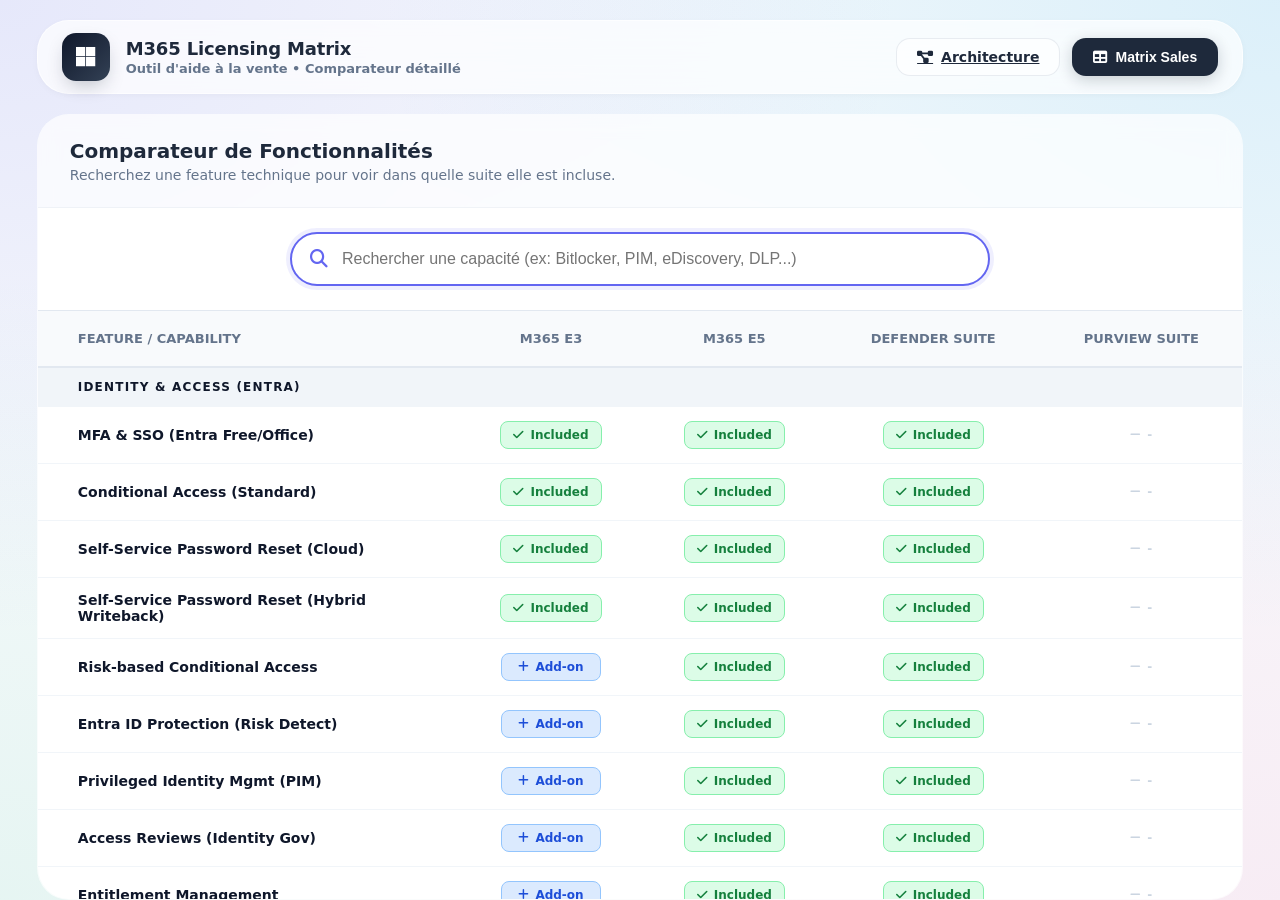
==== matrix.html @ d59dfbb7 "Add files via upload" ====
<!DOCTYPE html>
<html lang="fr">
<head>
  <meta charset="UTF-8"/>
  <meta name="viewport" content="width=device-width, initial-scale=1.0"/>
  <title>M365 Licensing — Matrix Sales</title>
  
  <link rel="stylesheet" href="https://cdnjs.cloudflare.com/ajax/libs/font-awesome/6.4.0/css/all.min.css"/>
  
  <link rel="stylesheet" href="style.css"/>
</head>

<body>
  <div class="app">
    
    <div class="topbar">
      <div class="container">
        <div class="topbar-inner">
          <div class="brand">
            <div class="brand-logo"><i class="fa-brands fa-microsoft"></i></div>
            <div class="brand-text">
              <h1>M365 Licensing Matrix</h1>
              <p>Outil d'aide à la vente • Comparateur détaillé</p>
            </div>
          </div>
          
          <div class="nav-actions">
            <a href="architecture.html" class="btn"><i class="fa-solid fa-diagram-project"></i> Architecture</a>
            <button class="btn active"><i class="fa-solid fa-table"></i> Matrix Sales</button>
          </div>
        </div>
      </div>
    </div>

    <main class="container">
      <div class="view-panel">
        
        <div class="panel-header">
          <div class="panel-title">
            <h2>Comparateur de Fonctionnalités</h2>
            <p>Recherchez une feature technique pour voir dans quelle suite elle est incluse.</p>
          </div>
        </div>

        <div class="matrix-search-container">
          <div class="search-input-wrapper">
            <i class="fa-solid fa-magnifying-glass"></i>
            <input type="text" id="q" class="search-input" placeholder="Rechercher une capacité (ex: Bitlocker, PIM, eDiscovery, DLP...)" autofocus>
          </div>
        </div>

        <div class="matrix-table-container thin-scroll">
          <table>
            <thead>
              <tr>
                <th>Feature / Capability</th>
                <th>M365 E3</th>
                <th>M365 E5</th>
                <th>Defender Suite</th>
                <th>Purview Suite</th>
              </tr>
            </thead>
            <tbody id="mxTbody">
              </tbody>
          </table>
        </div>

      </div>
    </main>
  </div>

  <script>
    /* ============================================================
       DATA: SALES BIBLE (60+ items)
       Codes: 0=No/NA, 1=Included, 2=Addon, 3=Partial
    ============================================================ */
    const MATRIX_DATA = [
      {
        category: "Identity & Access (Entra)",
        items: [
          { name: "MFA & SSO (Entra Free/Office)", vals: [1,1,1,0] },
          { name: "Conditional Access (Standard)", vals: [1,1,1,0] },
          { name: "Self-Service Password Reset (Cloud)", vals: [1,1,1,0] },
          { name: "Self-Service Password Reset (Hybrid Writeback)", vals: [1,1,1,0] },
          { name: "Risk-based Conditional Access", vals: [2,1,1,0] },
          { name: "Entra ID Protection (Risk Detect)", vals: [2,1,1,0] },
          { name: "Privileged Identity Mgmt (PIM)", vals: [2,1,1,0] },
          { name: "Access Reviews (Identity Gov)", vals: [2,1,1,0] },
          { name: "Entitlement Management", vals: [2,1,1,0] },
          { name: "Entra Verified ID", vals: [0,1,1,0] },
          { name: "Entra Permissions Mgmt (CIEM)", vals: [2,2,2,0] } // Usually standalone/addon
        ]
      },
      {
        category: "Endpoint Management (Intune)",
        items: [
          { name: "MDM / MAM (Intune P1)", vals: [1,1,0,0] },
          { name: "Windows Autopilot", vals: [1,1,0,0] },
          { name: "Endpoint Analytics (Core)", vals: [1,1,0,0] },
          { name: "Endpoint Privilege Mgmt (EPM)", vals: [2,1,0,0] },
          { name: "Remote Help", vals: [2,1,0,0] },
          { name: "Cloud PKI", vals: [2,1,0,0] },
          { name: "Enterprise App Management", vals: [2,1,0,0] },
          { name: "Advanced Analytics (Suite)", vals: [2,1,0,0] },
          { name: "Firmware over-the-air (FOTA)", vals: [2,1,0,0] },
          { name: "Microsoft Tunnel for MAM", vals: [2,1,0,0] }
        ]
      },
      {
        category: "Threat Protection (XDR / Defender)",
        items: [
          { name: "Next-Gen Protection (AV)", vals: [1,1,1,0] },
          { name: "Attack Surface Reduction (ASR)", vals: [1,1,1,0] },
          { name: "Endpoint Detection & Response (EDR)", vals: [2,1,1,0] },
          { name: "Auto Investigation (AIR)", vals: [2,1,1,0] },
          { name: "Threat & Vuln Mgmt (Core)", vals: [1,1,1,0] },
          { name: "Threat & Vuln Mgmt (Premium/Block)", vals: [2,1,1,0] },
          { name: "Safe Attachments (Sandboxing)", vals: [2,1,1,0] },
          { name: "Safe Links (URL Rewrite)", vals: [2,1,1,0] },
          { name: "Anti-Phishing (Impersonation)", vals: [2,1,1,0] },
          { name: "Defender for Identity (MDI)", vals: [2,1,1,0] },
          { name: "Cloud App Security (Discovery)", vals: [1,1,1,0] },
          { name: "Cloud App Security (Full/Control)", vals: [2,1,1,0] },
          { name: "IoT/OT Security (Defender for IoT)", vals: [2,2,2,0] }
        ]
      },
      {
        category: "Information Protection (Purview)",
        items: [
          { name: "Manual Sensitivity Labels", vals: [1,1,0,1] },
          { name: "Basic Message Encryption (OME)", vals: [1,1,0,1] },
          { name: "Advanced Message Encryption", vals: [2,1,0,1] },
          { name: "Auto-labeling (Client-side)", vals: [2,1,0,1] },
          { name: "Auto-labeling (Service-side)", vals: [2,1,0,1] },
          { name: "DLP (Exchange/SharePoint/OneDrive)", vals: [1,1,0,1] },
          { name: "DLP (Teams Chat & Channel)", vals: [2,1,0,1] },
          { name: "DLP (Endpoint)", vals: [2,1,0,1] },
          { name: "Double Key Encryption (DKE)", vals: [2,1,0,1] },
          { name: "Customer Key (BYOK)", vals: [2,1,0,1] }
        ]
      },
      {
        category: "Compliance & Governance (Purview)",
        items: [
          { name: "eDiscovery (Standard)", vals: [1,1,0,1] },
          { name: "eDiscovery (Premium)", vals: [2,1,0,1] },
          { name: "Audit (Standard)", vals: [1,1,0,1] },
          { name: "Audit (Premium)", vals: [2,1,0,1] },
          { name: "Insider Risk Management", vals: [2,1,0,1] },
          { name: "Communication Compliance", vals: [2,1,0,1] },
          { name: "Information Barriers", vals: [2,1,0,1] },
          { name: "Records Management", vals: [2,1,0,1] },
          { name: "Customer Lockbox", vals: [2,1,0,1] }
        ]
      },
      {
        category: "Windows & Office System",
        items: [
          { name: "Windows 11 Enterprise E3", vals: [1,1,0,0] },
          { name: "Windows Autopatch", vals: [1,1,0,0] },
          { name: "Universal Print", vals: [1,1,0,0] },
          { name: "Credential Guard", vals: [1,1,0,0] },
          { name: "M365 Apps for Enterprise", vals: [1,1,0,0] },
          { name: "M365 Apps for Mobile", vals: [1,1,0,0] },
          { name: "Power Automate (Seed rights)", vals: [1,1,0,0] },
          { name: "M365 Copilot", vals: [2,2,0,0] } // Addon always
        ]
      }
    ];

    /* ============================================================
       LOGIC: RENDER & SEARCH
    ============================================================ */
    const tbody = document.getElementById("mxTbody");
    const qInput = document.getElementById("q");

    function renderMatrix() {
      const query = qInput.value.toLowerCase().trim();
      let html = "";

      MATRIX_DATA.forEach(group => {
        // Filtre les items selon la recherche
        const matchingItems = group.items.filter(item => item.name.toLowerCase().includes(query));
        
        // Affiche la catégorie seulement si elle contient des résultats
        if(matchingItems.length > 0) {
          // Header de catégorie
          html += `<tr class="tr-category"><td colspan="5">${group.category}</td></tr>`;
          
          // Lignes
          matchingItems.forEach(item => {
            html += `<tr>
              <td>${item.name}</td>
              ${item.vals.map(code => {
                let cls="na", ico="fa-minus", txt="-";
                
                if(code===1){ cls="included"; ico="fa-check"; txt="Included"; }
                if(code===2){ cls="addon"; ico="fa-plus"; txt="Add-on"; }
                // Pas de code 3 (Partial) dans ce dataset précis, mais gérable si besoin
                
                return `<td><span class="badge ${cls}"><i class="fa-solid ${ico}"></i> ${txt}</span></td>`;
              }).join('')}
            </tr>`;
          });
        }
      });

      if(html === "") {
        html = `<tr><td colspan="5" style="text-align:center;padding:40px;color:#94a3b8;font-style:italic;">Aucun résultat pour "${query}"</td></tr>`;
      }
      
      tbody.innerHTML = html;
    }

    // Écouteur d'événement pour la recherche
    qInput.addEventListener("input", renderMatrix);

    // Initialisation
    document.addEventListener("DOMContentLoaded", () => {
      renderMatrix();
    });

  </script>
</body>
</html>
---- style.css ----
/* ============================================================
   1. VARIABLES & RESET (The "Soft & Powerful" Foundation)
============================================================ */
:root {
  /* --- PALETTE DOUCE & HARMONIEUSE --- */
  --color-bg: #f8fafc;
  --color-text-main: #1e293b;   /* Slate 800 - Plus doux que le noir pur */
  --color-text-muted: #64748b;  /* Slate 500 */
  --color-text-light: #94a3b8;  /* Slate 400 */

  /* Accents (Pastels saturés pour la dopamine) */
  --accent-indigo: #6366f1;
  --accent-sky: #0ea5e9;
  --accent-mint: #10b981;
  --accent-amber: #f59e0b;
  --accent-rose: #ec4899;
  --accent-purple: #8b5cf6;

  /* Surfaces (Glassmorphism) */
  --glass-surface: rgba(255, 255, 255, 0.70);
  --glass-border: rgba(255, 255, 255, 0.65);
  --glass-blur: 24px;
  
  /* --- GEOMETRIE & ESPACE --- */
  --radius-sm: 12px;
  --radius-md: 20px;
  --radius-lg: 32px;
  
  --container-width: 1700px; /* Largeur confortable */

  /* --- OMBRES (Diffused & Soft) --- */
  --shadow-sm: 0 2px 8px -2px rgba(15, 23, 42, 0.05);
  --shadow-card: 0 10px 30px -10px rgba(15, 23, 42, 0.08);
  --shadow-float: 0 25px 50px -12px rgba(99, 102, 241, 0.25); /* Glow effect */
  
  /* --- ANIMATIONS --- */
  --ease-bounce: cubic-bezier(0.34, 1.56, 0.64, 1); /* Effet "ressort" subtil */
  --ease-smooth: cubic-bezier(0.4, 0, 0.2, 1);
}

* { box-sizing: border-box; }

body {
  margin: 0;
  padding: 0;
  font-family: 'Segoe UI', system-ui, -apple-system, sans-serif;
  color: var(--color-text-main);
  background-color: var(--color-bg);
  /* Fond "Aurora" animé et doux */
  background-image: 
    radial-gradient(at 0% 0%, rgba(99, 102, 241, 0.12) 0px, transparent 50%),
    radial-gradient(at 100% 0%, rgba(14, 165, 233, 0.12) 0px, transparent 50%),
    radial-gradient(at 100% 100%, rgba(236, 72, 153, 0.08) 0px, transparent 50%),
    radial-gradient(at 0% 100%, rgba(16, 185, 129, 0.08) 0px, transparent 50%);
  background-attachment: fixed;
  min-height: 100vh;
  overflow: hidden; /* L'app gère son scroll interne */
}

/* Scrollbar invisible mais fonctionnelle (Mac style) */
.thin-scroll::-webkit-scrollbar { width: 8px; height: 8px; }
.thin-scroll::-webkit-scrollbar-track { background: transparent; }
.thin-scroll::-webkit-scrollbar-thumb { 
  background-color: rgba(203, 213, 225, 0.6); 
  border-radius: 99px; 
  border: 2px solid transparent; 
  background-clip: content-box; 
}
.thin-scroll::-webkit-scrollbar-thumb:hover { background-color: rgba(148, 163, 184, 0.8); }

/* ============================================================
   2. LAYOUT & TOPBAR
============================================================ */
.app {
  height: 100vh;
  display: flex;
  flex-direction: column;
}

.container {
  width: min(var(--container-width), 98%);
  margin: 0 auto;
  padding: 0 24px;
}

.topbar {
  position: sticky;
  top: 0;
  z-index: 100;
  padding: 20px 0;
}

.topbar-inner {
  display: flex;
  align-items: center;
  justify-content: space-between;
  padding: 12px 24px;
  border-radius: var(--radius-lg);
  
  /* Glass Effect */
  background: var(--glass-surface);
  backdrop-filter: blur(var(--glass-blur));
  -webkit-backdrop-filter: blur(var(--glass-blur));
  border: 1px solid var(--glass-border);
  box-shadow: var(--shadow-sm);
}

.brand {
  display: flex;
  align-items: center;
  gap: 16px;
}

.brand-logo {
  width: 48px;
  height: 48px;
  background: linear-gradient(135deg, #0f172a 0%, #334155 100%);
  color: white;
  border-radius: 14px;
  display: flex;
  align-items: center;
  justify-content: center;
  font-size: 22px;
  box-shadow: 0 8px 20px -6px rgba(15, 23, 42, 0.3);
}

.brand-text h1 {
  margin: 0;
  font-size: 18px;
  font-weight: 800;
  letter-spacing: -0.01em;
  color: var(--color-text-main);
}

.brand-text p {
  margin: 2px 0 0;
  font-size: 13px;
  color: var(--color-text-muted);
  font-weight: 600;
}

/* Boutons Navigation */
.nav-actions { display: flex; gap: 12px; }

.btn {
  border: 1px solid rgba(148, 163, 184, 0.2);
  background: rgba(255, 255, 255, 0.6);
  color: var(--color-text-main);
  padding: 10px 20px;
  border-radius: 14px;
  font-size: 14px;
  font-weight: 700;
  cursor: pointer;
  transition: all 0.3s var(--ease-bounce);
  display: inline-flex;
  align-items: center;
  gap: 8px;
}

.btn:hover {
  background: white;
  transform: translateY(-2px);
  box-shadow: 0 4px 12px rgba(0,0,0,0.05);
}

.btn.active {
  background: var(--color-text-main);
  color: white;
  border-color: transparent;
  box-shadow: 0 4px 15px rgba(15, 23, 42, 0.2);
}

.btn.accent {
  background: linear-gradient(135deg, #6366f1 0%, #8b5cf6 100%);
  color: white;
  border: none;
}
.btn.accent:hover {
  box-shadow: 0 8px 20px -4px rgba(99, 102, 241, 0.4);
}

/* ============================================================
   3. MAIN CONTENT & ARCHITECTURE
============================================================ */
main {
  flex: 1;
  overflow: hidden;
  padding-bottom: 30px;
}

/* Container principal avec effet verre */
.view-panel {
  height: 100%;
  border-radius: var(--radius-lg);
  background: rgba(255, 255, 255, 0.4); /* Très transparent */
  border: 1px solid rgba(255, 255, 255, 0.5);
  backdrop-filter: blur(10px);
  display: flex;
  flex-direction: column;
  overflow: hidden;
  animation: fadeScale 0.5s var(--ease-smooth);
}

@keyframes fadeScale {
  from { opacity: 0; transform: scale(0.98); }
  to { opacity: 1; transform: scale(1); }
}

.panel-header {
  padding: 24px 32px;
  border-bottom: 1px solid rgba(148, 163, 184, 0.1);
  display: flex;
  justify-content: space-between;
  align-items: center;
  background: rgba(255, 255, 255, 0.5);
}

.panel-title h2 { margin: 0; font-size: 20px; font-weight: 800; color: var(--color-text-main); }
.panel-title p { margin: 4px 0 0; font-size: 14px; color: var(--color-text-muted); }

/* --- ARCHITECTURE GRID --- */
.arch-board {
  flex: 1;
  overflow: auto;
  position: relative;
  padding: 40px;
  display: flex;
  justify-content: center;
}

.arch-layout {
  position: relative;
  width: 100%;
  max-width: 1600px;
  display: flex;
  flex-direction: column;
  gap: 80px; /* Espace vertical entre colonnes et socle */
}

.arch-grid {
  display: grid;
  grid-template-columns: repeat(4, 1fr);
  gap: 40px;
  align-items: center; /* Centrage vertical */
  position: relative;
  z-index: 2; /* Au dessus des flèches */
}

/* Colonnes & Titres */
.col-header {
  text-align: center;
  margin-bottom: 24px;
  font-size: 12px;
  font-weight: 800;
  text-transform: uppercase;
  letter-spacing: 0.15em;
  color: var(--color-text-muted);
  display: flex;
  align-items: center;
  justify-content: center;
  gap: 8px;
}
.dot { width: 8px; height: 8px; border-radius: 50%; display: block; }

/* Groupes (Stack) */
.stack {
  display: flex;
  flex-direction: column;
  gap: 24px;
}

/* --- CARDS (Le cœur du design) --- */
.card {
  position: relative;
  background: rgba(255, 255, 255, 0.85);
  border: 1px solid white;
  border-radius: var(--radius-md);
  padding: 24px;
  box-shadow: var(--shadow-card);
  transition: all 0.3s var(--ease-bounce);
  cursor: pointer;
  z-index: 10;
  overflow: hidden;
}

.card:hover {
  transform: translateY(-6px) scale(1.02);
  background: white;
  box-shadow: var(--shadow-float);
  border-color: rgba(99, 102, 241, 0.3);
  z-index: 20;
}

/* Contenu Card */
.card-header {
  display: flex;
  align-items: flex-start;
  gap: 16px;
  margin-bottom: 12px;
}

.card-icon {
  width: 52px;
  height: 52px;
  border-radius: 16px;
  display: flex;
  align-items: center;
  justify-content: center;
  font-size: 24px;
  color: white;
  flex-shrink: 0;
  box-shadow: 0 10px 20px -5px rgba(0,0,0,0.15);
}

.card-titles h3 {
  margin: 0;
  font-size: 17px;
  font-weight: 800;
  color: var(--color-text-main);
  line-height: 1.2;
}

.card-titles span {
  display: block;
  margin-top: 4px;
  font-size: 13px;
  font-weight: 600;
  color: var(--color-text-muted);
}

.card-body {
  font-size: 13.5px;
  color: #475569;
  line-height: 1.5;
  margin-bottom: 16px;
}
.card-body strong { color: var(--color-text-main); font-weight: 700; }

/* Pills / Badges */
.pills { display: flex; flex-wrap: wrap; gap: 8px; }
.pill {
  font-size: 11px;
  font-weight: 700;
  padding: 4px 10px;
  border-radius: 20px;
  background: #f1f5f9;
  color: #64748b;
  border: 1px solid #e2e8f0;
}

/* --- SPECIFIC CARD STYLES --- */

/* M365 E5 HERO CARD (Correction Contraste) */
.card-hero {
  /* Fond "Cosmique" profond */
  background: radial-gradient(120% 120% at 0% 0%, #312e81 0%, #0f172a 100%);
  border: 1px solid rgba(255, 255, 255, 0.1);
  color: white; /* Force le texte blanc par défaut */
}

.card-hero .card-titles h3,
.card-hero .card-titles span,
.card-hero .card-body {
  color: rgba(255, 255, 255, 0.95) !important;
}

.card-hero .card-body strong {
  color: #fff !important;
  text-decoration: underline decoration-sky-400;
}

.card-hero .pill {
  background: rgba(255, 255, 255, 0.15);
  color: white;
  border-color: rgba(255, 255, 255, 0.2);
}

.card-hero:hover {
  /* Au survol, on garde le thème sombre mais on l'illumine */
  background: radial-gradient(120% 120% at 0% 0%, #4338ca 0%, #1e1b4b 100%);
  box-shadow: 0 30px 60px -15px rgba(67, 56, 202, 0.6); /* Glow violet puissant */
  transform: translateY(-6px) scale(1.03);
}

/* Socle Azure (Bas de page) */
.footer-socle {
  margin-top: 20px;
  width: 100%;
  display: flex;
  justify-content: center;
  z-index: 2;
}
.card-socle {
  width: 100%;
  background: linear-gradient(to right, #ffffff, #f8fafc);
  display: flex;
  align-items: center;
  gap: 32px;
  border-top: 4px solid var(--accent-sky);
}
.card-socle .card-body { margin-bottom: 0; flex: 1; font-size: 15px; }

/* Foundation Group (Cadre ME3) */
.foundation-group {
  position: relative;
  border: 2px dashed rgba(14, 165, 233, 0.25);
  border-radius: 24px;
  padding: 24px;
  background: rgba(14, 165, 233, 0.02);
}
.foundation-label {
  position: absolute;
  top: -12px;
  left: 24px;
  background: #e0f2fe;
  color: #0284c7;
  padding: 4px 12px;
  border-radius: 12px;
  font-size: 11px;
  font-weight: 800;
  text-transform: uppercase;
}

/* Couleurs des Icones (Gradients) */
.icon-blue   { background: linear-gradient(135deg, #38bdf8, #2563eb); }
.icon-orange { background: linear-gradient(135deg, #fbbf24, #ea580c); }
.icon-red    { background: linear-gradient(135deg, #f87171, #dc2626); }
.icon-dark   { background: linear-gradient(135deg, #1e293b, #4338ca); border: 1px solid rgba(255,255,255,0.2); }
.icon-azure  { background: linear-gradient(135deg, #0ea5e9, #6366f1); }

/* SVG Arrows */
.flow-svg {
  position: absolute;
  top: 0; left: 0; width: 100%; height: 100%;
  pointer-events: none;
  z-index: 1;
}
.flow-line {
  fill: none;
  stroke: #cbd5e1;
  stroke-width: 2px;
  stroke-dasharray: 8 6;
  animation: flowAnim 60s linear infinite;
}
@keyframes flowAnim { to { stroke-dashoffset: -1000; } }

/* ============================================================
   4. MATRIX TABLE (Sales Tool)
============================================================ */
.matrix-search-container {
  background: white;
  padding: 24px;
  border-bottom: 1px solid #e2e8f0;
  display: flex;
  justify-content: center;
}

.search-input-wrapper {
  position: relative;
  width: 100%;
  max-width: 700px;
}
.search-input-wrapper i {
  position: absolute;
  left: 20px;
  top: 50%;
  transform: translateY(-50%);
  color: var(--accent-indigo);
  font-size: 18px;
}
.search-input {
  width: 100%;
  padding: 16px 20px 16px 50px;
  border-radius: 50px;
  border: 2px solid #e2e8f0;
  font-size: 16px;
  background: #f8fafc;
  transition: all 0.2s;
  outline: none;
}
.search-input:focus {
  border-color: var(--accent-indigo);
  background: white;
  box-shadow: 0 0 0 4px rgba(99, 102, 241, 0.1);
}

.matrix-table-container {
  padding: 0;
  overflow: auto;
}

table {
  width: 100%;
  border-collapse: collapse;
}

thead th {
  position: sticky;
  top: 0;
  background: #f8fafc;
  padding: 20px;
  text-align: center;
  font-size: 13px;
  font-weight: 800;
  text-transform: uppercase;
  color: #64748b;
  border-bottom: 2px solid #e2e8f0;
  z-index: 10;
}
thead th:first-child { text-align: left; padding-left: 40px; width: 35%; }

/* Category Row */
.tr-category td {
  background: #f1f5f9;
  color: #334155;
  font-weight: 800;
  font-size: 12px;
  text-transform: uppercase;
  letter-spacing: 0.1em;
  padding: 12px 40px;
  border-top: 1px solid #cbd5e1;
}

tbody tr:not(.tr-category) {
  background: white;
  transition: background 0.1s;
}
tbody tr:not(.tr-category):hover { background: #f8fafc; }

tbody td {
  padding: 14px 20px;
  border-bottom: 1px solid #f1f5f9;
  text-align: center;
  font-size: 14px;
  color: #334155;
}
tbody td:first-child {
  text-align: left;
  padding-left: 40px;
  font-weight: 600;
  color: #0f172a;
}

/* Badges Matrix */
.badge {
  display: inline-flex;
  align-items: center;
  justify-content: center;
  gap: 6px;
  padding: 6px 12px;
  border-radius: 8px;
  font-size: 12px;
  font-weight: 700;
  min-width: 100px;
}
.badge.included { background: #dcfce7; color: #15803d; border: 1px solid #86efac; }
.badge.partial { background: #ffedd5; color: #c2410c; border: 1px solid #fdba74; }
.badge.addon { background: #dbeafe; color: #1d4ed8; border: 1px solid #93c5fd; }
.badge.na { color: #cbd5e1; }

/* ============================================================
   5. MODAL (Pop-up Detail)
============================================================ */
.modal-overlay {
  position: fixed;
  inset: 0;
  background: rgba(15, 23, 42, 0.6);
  backdrop-filter: blur(8px);
  z-index: 999;
  display: none;
  align-items: center;
  justify-content: center;
  opacity: 0;
  transition: opacity 0.3s;
}
.modal-overlay.active { display: flex; opacity: 1; }

.modal-content {
  background: white;
  width: min(1000px, 95%);
  max-height: 90vh;
  border-radius: var(--radius-lg);
  box-shadow: 0 50px 100px -20px rgba(0,0,0,0.5);
  display: flex;
  flex-direction: column;
  transform: scale(0.95);
  transition: transform 0.3s var(--ease-bounce);
}
.modal-overlay.active .modal-content { transform: scale(1); }

.modal-header {
  padding: 24px 32px;
  border-bottom: 1px solid #e2e8f0;
  display: flex;
  justify-content: space-between;
  align-items: center;
  background: #fcfcfc;
  border-radius: var(--radius-lg) var(--radius-lg) 0 0;
}
.modal-title-group { display: flex; gap: 16px; align-items: center; }
.modal-icon { width: 56px; height: 56px; border-radius: 16px; background: #0f172a; color: white; display: flex; align-items: center; justify-content: center; font-size: 26px; }
.modal-text h2 { margin: 0; font-size: 22px; font-weight: 800; color: #0f172a; }
.modal-text span { color: #64748b; font-weight: 600; }

.btn-close {
  background: transparent;
  border: 1px solid #e2e8f0;
  width: 40px; height: 40px;
  border-radius: 12px;
  cursor: pointer;
  color: #64748b;
  display: flex; align-items: center; justify-content: center;
  transition: all 0.2s;
}
.btn-close:hover { background: #fee2e2; border-color: #fca5a5; color: #ef4444; transform: rotate(90deg); }

.modal-scroll {
  padding: 32px;
  overflow-y: auto;
  background: #f8fafc;
  flex: 1;
}

.detail-grid {
  display: grid;
  grid-template-columns: 2fr 1fr;
  gap: 32px;
}

.detail-box {
  background: white;
  border: 1px solid #e2e8f0;
  border-radius: 16px;
  padding: 24px;
  margin-bottom: 24px;
  box-shadow: 0 4px 6px -2px rgba(0,0,0,0.02);
}

.kicker {
  font-size: 11px;
  font-weight: 800;
  text-transform: uppercase;
  letter-spacing: 0.1em;
  color: var(--accent-indigo);
  margin-bottom: 16px;
  display: flex;
  align-items: center;
  gap: 8px;
}
.kicker::after { content:""; height:1px; background: #f1f5f9; flex: 1; }

.clean-list { list-style: none; padding: 0; margin: 0; display: flex; flex-direction: column; gap: 10px; }
.clean-list li { display: flex; gap: 12px; font-size: 14px; line-height: 1.5; color: #334155; }
.clean-list i { margin-top: 4px; color: var(--accent-indigo); }

/* Responsive adjustments */
@media (max-width: 1200px) {
  .arch-grid { grid-template-columns: repeat(2, 1fr); }
  .detail-grid { grid-template-columns: 1fr; }
}
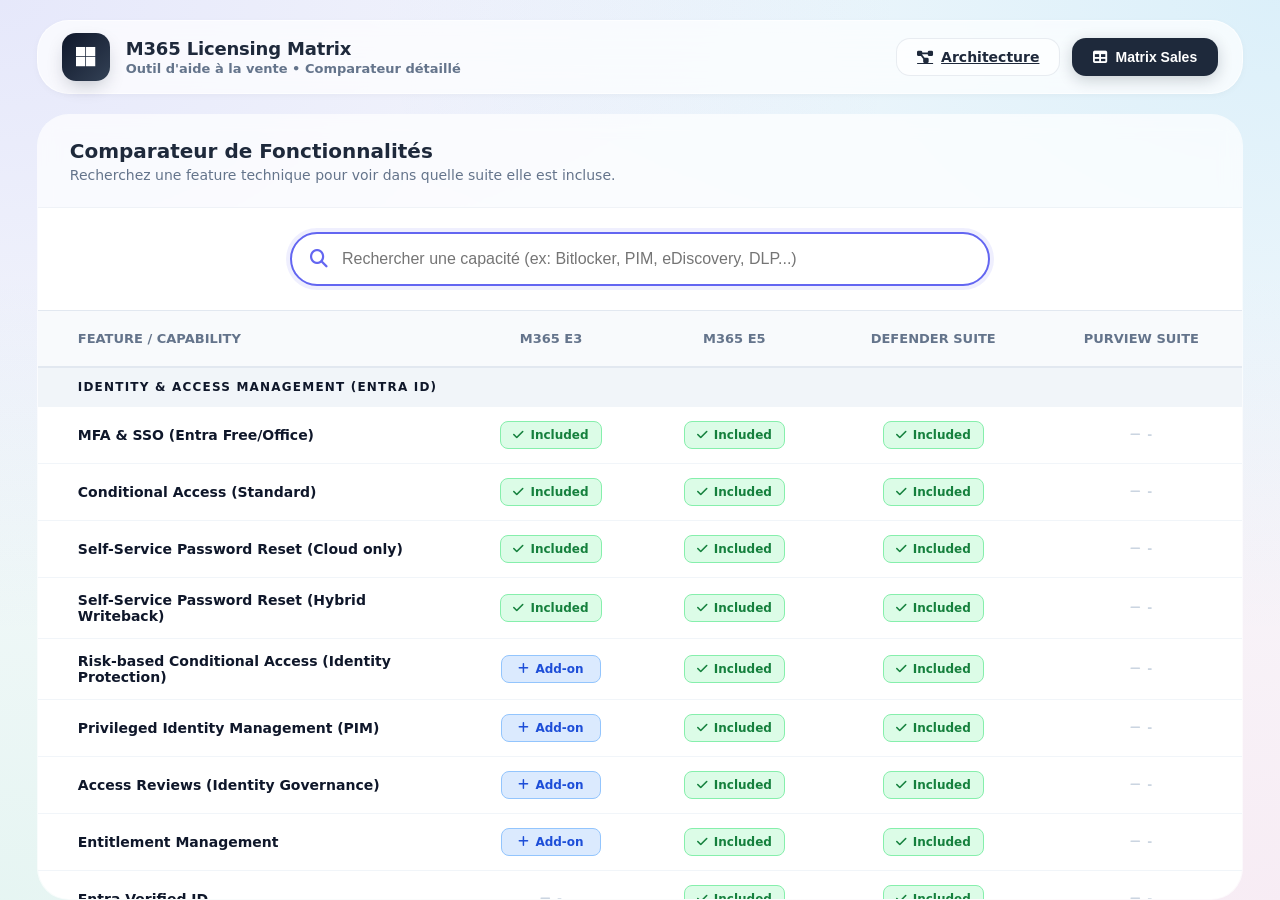
==== commit 8691776c: "Update matrix.html" ====
--- a/matrix.html
+++ b/matrix.html
@@ -61,7 +61,8 @@
               </tr>
             </thead>
             <tbody id="mxTbody">
-              </tbody>
+              <tr><td colspan="5" style="text-align:center; padding:30px;">Chargement des données...</td></tr>
+            </tbody>
           </table>
         </div>
 
@@ -71,132 +72,70 @@
 
   <script>
     /* ============================================================
-       DATA: SALES BIBLE (60+ items)
-       Codes: 0=No/NA, 1=Included, 2=Addon, 3=Partial
+       LOGIQUE : CHARGEMENT JSON & AFFICHAGE
     ============================================================ */
-    const MATRIX_DATA = [
-      {
-        category: "Identity & Access (Entra)",
-        items: [
-          { name: "MFA & SSO (Entra Free/Office)", vals: [1,1,1,0] },
-          { name: "Conditional Access (Standard)", vals: [1,1,1,0] },
-          { name: "Self-Service Password Reset (Cloud)", vals: [1,1,1,0] },
-          { name: "Self-Service Password Reset (Hybrid Writeback)", vals: [1,1,1,0] },
-          { name: "Risk-based Conditional Access", vals: [2,1,1,0] },
-          { name: "Entra ID Protection (Risk Detect)", vals: [2,1,1,0] },
-          { name: "Privileged Identity Mgmt (PIM)", vals: [2,1,1,0] },
-          { name: "Access Reviews (Identity Gov)", vals: [2,1,1,0] },
-          { name: "Entitlement Management", vals: [2,1,1,0] },
-          { name: "Entra Verified ID", vals: [0,1,1,0] },
-          { name: "Entra Permissions Mgmt (CIEM)", vals: [2,2,2,0] } // Usually standalone/addon
-        ]
-      },
-      {
-        category: "Endpoint Management (Intune)",
-        items: [
-          { name: "MDM / MAM (Intune P1)", vals: [1,1,0,0] },
-          { name: "Windows Autopilot", vals: [1,1,0,0] },
-          { name: "Endpoint Analytics (Core)", vals: [1,1,0,0] },
-          { name: "Endpoint Privilege Mgmt (EPM)", vals: [2,1,0,0] },
-          { name: "Remote Help", vals: [2,1,0,0] },
-          { name: "Cloud PKI", vals: [2,1,0,0] },
-          { name: "Enterprise App Management", vals: [2,1,0,0] },
-          { name: "Advanced Analytics (Suite)", vals: [2,1,0,0] },
-          { name: "Firmware over-the-air (FOTA)", vals: [2,1,0,0] },
-          { name: "Microsoft Tunnel for MAM", vals: [2,1,0,0] }
-        ]
-      },
-      {
-        category: "Threat Protection (XDR / Defender)",
-        items: [
-          { name: "Next-Gen Protection (AV)", vals: [1,1,1,0] },
-          { name: "Attack Surface Reduction (ASR)", vals: [1,1,1,0] },
-          { name: "Endpoint Detection & Response (EDR)", vals: [2,1,1,0] },
-          { name: "Auto Investigation (AIR)", vals: [2,1,1,0] },
-          { name: "Threat & Vuln Mgmt (Core)", vals: [1,1,1,0] },
-          { name: "Threat & Vuln Mgmt (Premium/Block)", vals: [2,1,1,0] },
-          { name: "Safe Attachments (Sandboxing)", vals: [2,1,1,0] },
-          { name: "Safe Links (URL Rewrite)", vals: [2,1,1,0] },
-          { name: "Anti-Phishing (Impersonation)", vals: [2,1,1,0] },
-          { name: "Defender for Identity (MDI)", vals: [2,1,1,0] },
-          { name: "Cloud App Security (Discovery)", vals: [1,1,1,0] },
-          { name: "Cloud App Security (Full/Control)", vals: [2,1,1,0] },
-          { name: "IoT/OT Security (Defender for IoT)", vals: [2,2,2,0] }
-        ]
-      },
-      {
-        category: "Information Protection (Purview)",
-        items: [
-          { name: "Manual Sensitivity Labels", vals: [1,1,0,1] },
-          { name: "Basic Message Encryption (OME)", vals: [1,1,0,1] },
-          { name: "Advanced Message Encryption", vals: [2,1,0,1] },
-          { name: "Auto-labeling (Client-side)", vals: [2,1,0,1] },
-          { name: "Auto-labeling (Service-side)", vals: [2,1,0,1] },
-          { name: "DLP (Exchange/SharePoint/OneDrive)", vals: [1,1,0,1] },
-          { name: "DLP (Teams Chat & Channel)", vals: [2,1,0,1] },
-          { name: "DLP (Endpoint)", vals: [2,1,0,1] },
-          { name: "Double Key Encryption (DKE)", vals: [2,1,0,1] },
-          { name: "Customer Key (BYOK)", vals: [2,1,0,1] }
-        ]
-      },
-      {
-        category: "Compliance & Governance (Purview)",
-        items: [
-          { name: "eDiscovery (Standard)", vals: [1,1,0,1] },
-          { name: "eDiscovery (Premium)", vals: [2,1,0,1] },
-          { name: "Audit (Standard)", vals: [1,1,0,1] },
-          { name: "Audit (Premium)", vals: [2,1,0,1] },
-          { name: "Insider Risk Management", vals: [2,1,0,1] },
-          { name: "Communication Compliance", vals: [2,1,0,1] },
-          { name: "Information Barriers", vals: [2,1,0,1] },
-          { name: "Records Management", vals: [2,1,0,1] },
-          { name: "Customer Lockbox", vals: [2,1,0,1] }
-        ]
-      },
-      {
-        category: "Windows & Office System",
-        items: [
-          { name: "Windows 11 Enterprise E3", vals: [1,1,0,0] },
-          { name: "Windows Autopatch", vals: [1,1,0,0] },
-          { name: "Universal Print", vals: [1,1,0,0] },
-          { name: "Credential Guard", vals: [1,1,0,0] },
-          { name: "M365 Apps for Enterprise", vals: [1,1,0,0] },
-          { name: "M365 Apps for Mobile", vals: [1,1,0,0] },
-          { name: "Power Automate (Seed rights)", vals: [1,1,0,0] },
-          { name: "M365 Copilot", vals: [2,2,0,0] } // Addon always
-        ]
-      }
-    ];
-
-    /* ============================================================
-       LOGIC: RENDER & SEARCH
-    ============================================================ */
+    
+    // Variables globales
+    let MATRIX_DATA = [];
     const tbody = document.getElementById("mxTbody");
     const qInput = document.getElementById("q");
 
+    // 1. Fonction de chargement du fichier JSON externe
+    async function loadData() {
+      try {
+        // Fetch cherche le fichier dans le même dossier
+        const response = await fetch('datamatrix.json'); 
+        
+        if (!response.ok) {
+          throw new Error(`HTTP error! status: ${response.status}`);
+        }
+        
+        const data = await response.json();
+        MATRIX_DATA = data.matrix; // On stocke la partie 'matrix' du JSON
+        renderMatrix(); // On lance l'affichage initial
+        
+      } catch (error) {
+        console.error("Erreur de chargement du JSON :", error);
+        tbody.innerHTML = `
+          <tr>
+            <td colspan="5" style="text-align:center; padding:40px; color:#ef4444;">
+              <i class="fa-solid fa-triangle-exclamation" style="font-size:24px; margin-bottom:10px;"></i><br>
+              <strong>Impossible de charger 'datamatrix.json'.</strong><br><br>
+              <em>Note technique : Si vous ouvrez ce fichier en local (file://), les navigateurs bloquent le chargement JSON par sécurité (CORS).</em><br>
+              Utilisez <strong>VS Code Live Server</strong> ou hébergez les fichiers sur GitHub Pages.
+            </td>
+          </tr>
+        `;
+      }
+    }
+
+    // 2. Fonction d'affichage (Rendering) avec filtre de recherche
     function renderMatrix() {
       const query = qInput.value.toLowerCase().trim();
       let html = "";
 
+      if(!MATRIX_DATA || MATRIX_DATA.length === 0) return;
+
       MATRIX_DATA.forEach(group => {
-        // Filtre les items selon la recherche
+        // On filtre les items de la catégorie selon la recherche
         const matchingItems = group.items.filter(item => item.name.toLowerCase().includes(query));
         
-        // Affiche la catégorie seulement si elle contient des résultats
+        // On affiche la catégorie seulement si elle contient des résultats
         if(matchingItems.length > 0) {
-          // Header de catégorie
+          // Ligne d'en-tête de catégorie
           html += `<tr class="tr-category"><td colspan="5">${group.category}</td></tr>`;
           
-          // Lignes
+          // Lignes de features
           matchingItems.forEach(item => {
             html += `<tr>
               <td>${item.name}</td>
               ${item.vals.map(code => {
                 let cls="na", ico="fa-minus", txt="-";
                 
+                // Mapping des codes JSON vers classes CSS
                 if(code===1){ cls="included"; ico="fa-check"; txt="Included"; }
                 if(code===2){ cls="addon"; ico="fa-plus"; txt="Add-on"; }
-                // Pas de code 3 (Partial) dans ce dataset précis, mais gérable si besoin
+                if(code===3){ cls="partial"; ico="fa-circle-half-stroke"; txt="Partial"; }
                 
                 return `<td><span class="badge ${cls}"><i class="fa-solid ${ico}"></i> ${txt}</span></td>`;
               }).join('')}
@@ -205,19 +144,20 @@
         }
       });
 
+      // Gestion du cas "Aucun résultat"
       if(html === "") {
-        html = `<tr><td colspan="5" style="text-align:center;padding:40px;color:#94a3b8;font-style:italic;">Aucun résultat pour "${query}"</td></tr>`;
+        html = `<tr><td colspan="5" style="text-align:center; padding:40px; color:#94a3b8; font-style:italic;">Aucun résultat trouvé pour "${query}"</td></tr>`;
       }
       
       tbody.innerHTML = html;
     }
 
-    // Écouteur d'événement pour la recherche
+    // 3. Écouteur d'événement sur la barre de recherche (temps réel)
     qInput.addEventListener("input", renderMatrix);
 
-    // Initialisation
+    // 4. Démarrage au chargement de la page
     document.addEventListener("DOMContentLoaded", () => {
-      renderMatrix();
+      loadData();
     });
 
   </script>
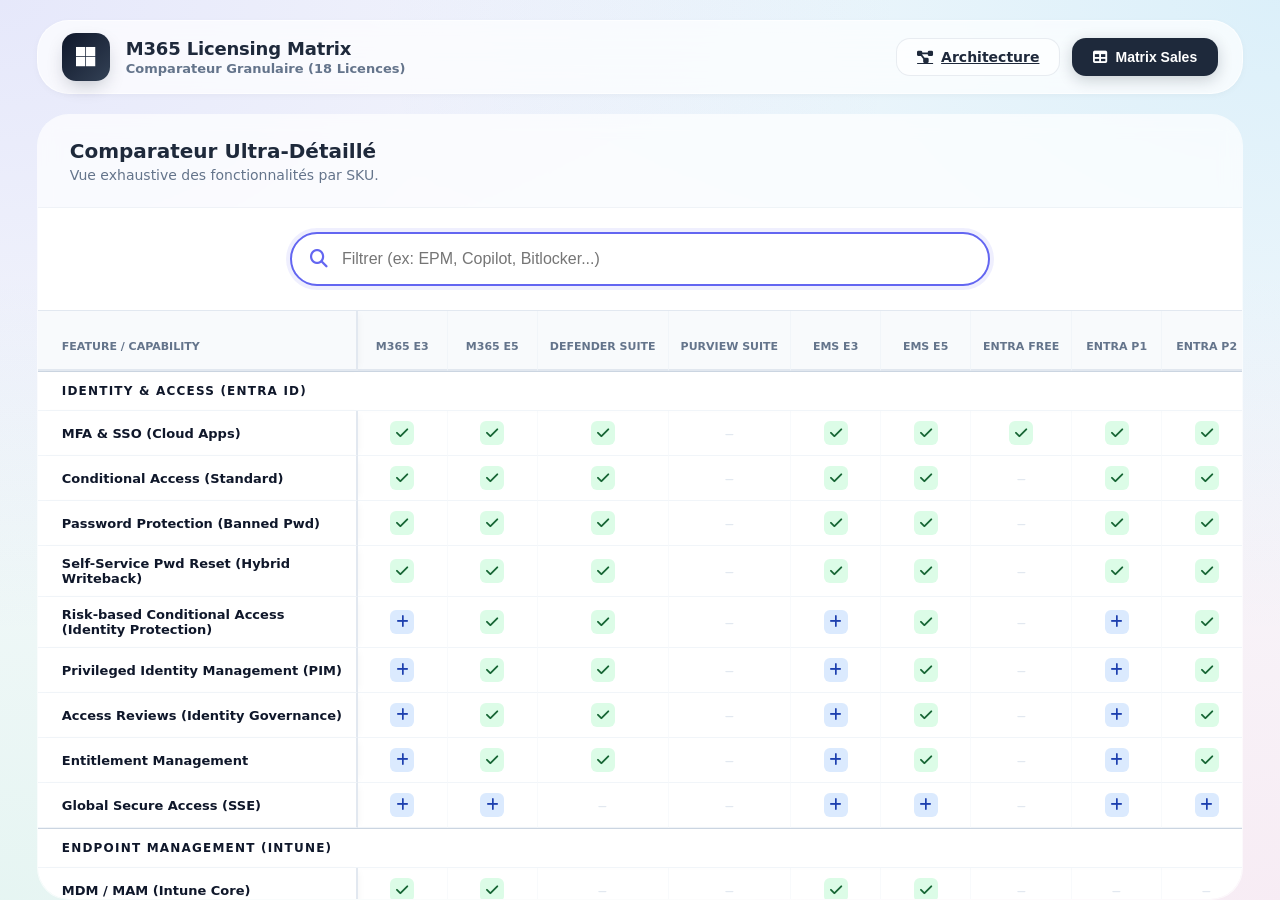
==== commit 0dd4584e: "Create matrix.html" ====
--- a/matrix.html
+++ b/matrix.html
@@ -3,11 +3,104 @@
 <head>
   <meta charset="UTF-8"/>
   <meta name="viewport" content="width=device-width, initial-scale=1.0"/>
-  <title>M365 Licensing — Matrix Sales</title>
+  <title>M365 Licensing — Ultimate Matrix</title>
   
   <link rel="stylesheet" href="https://cdnjs.cloudflare.com/ajax/libs/font-awesome/6.4.0/css/all.min.css"/>
   
   <link rel="stylesheet" href="style.css"/>
+
+  <style>
+    /* STYLES SPÉCIFIQUES POUR LA GRANDE MATRIX */
+    .matrix-table-container {
+      width: 100%;
+      overflow-x: auto; /* Scroll horizontal vital ici */
+      border-radius: 0 0 var(--radius-lg) var(--radius-lg);
+    }
+
+    table {
+      border-collapse: separate; /* Nécessaire pour le sticky */
+      border-spacing: 0;
+      width: max-content; /* Le tableau s'étend autant que nécessaire */
+      min-width: 100%;
+    }
+
+    /* En-têtes */
+    thead th {
+      background: #f8fafc;
+      padding: 16px 12px;
+      font-size: 11px;
+      font-weight: 800;
+      color: #64748b;
+      border-bottom: 2px solid #e2e8f0;
+      border-right: 1px solid #f1f5f9;
+      text-align: center;
+      vertical-align: bottom;
+      height: 60px;
+      min-width: 90px; /* Largeur min des colonnes */
+    }
+
+    /* Première colonne (Feature Name) figée */
+    thead th:first-child,
+    tbody td:first-child {
+      position: sticky;
+      left: 0;
+      background: white;
+      z-index: 30; /* Au-dessus des autres cellules */
+      width: 320px;
+      min-width: 320px;
+      max-width: 320px;
+      text-align: left;
+      padding-left: 24px;
+      border-right: 2px solid #e2e8f0;
+      box-shadow: 4px 0 8px -4px rgba(0,0,0,0.05);
+    }
+    
+    /* Header Feature figé en haut ET à gauche */
+    thead th:first-child {
+      z-index: 40; /* Au-dessus de tout */
+      background: #f8fafc;
+    }
+
+    /* Lignes de catégorie */
+    .tr-category td {
+      background: #f1f5f9;
+      color: var(--accent-indigo);
+      font-weight: 800;
+      text-transform: uppercase;
+      letter-spacing: 0.1em;
+      padding: 12px 24px;
+      text-align: left;
+      position: sticky;
+      left: 0;
+    }
+
+    /* Cellules */
+    tbody td {
+      padding: 10px 8px;
+      border-bottom: 1px solid #f1f5f9;
+      border-right: 1px solid #f8fafc;
+      text-align: center;
+      font-size: 13px;
+    }
+
+    /* Badges compacts pour la grande matrix */
+    .dot-badge {
+      width: 24px; height: 24px;
+      border-radius: 6px;
+      display: inline-flex;
+      align-items: center;
+      justify-content: center;
+      font-size: 14px;
+    }
+    .dot-inc { background: #dcfce7; color: #166534; }
+    .dot-add { background: #dbeafe; color: #1e40af; }
+    .dot-no  { color: #e2e8f0; font-size: 10px; }
+    
+    /* Hover Row */
+    tbody tr:hover td { background: #f8fafc; }
+    tbody tr:hover td:first-child { background: #f8fafc; }
+
+  </style>
 </head>
 
 <body>
@@ -20,10 +113,9 @@
             <div class="brand-logo"><i class="fa-brands fa-microsoft"></i></div>
             <div class="brand-text">
               <h1>M365 Licensing Matrix</h1>
-              <p>Outil d'aide à la vente • Comparateur détaillé</p>
+              <p>Comparateur Granulaire (18 Licences)</p>
             </div>
           </div>
-          
           <div class="nav-actions">
             <a href="architecture.html" class="btn"><i class="fa-solid fa-diagram-project"></i> Architecture</a>
             <button class="btn active"><i class="fa-solid fa-table"></i> Matrix Sales</button>
@@ -32,36 +124,28 @@
       </div>
     </div>
 
-    <main class="container">
-      <div class="view-panel">
+    <main class="container" style="max-width: 100%;"> <div class="view-panel">
         
         <div class="panel-header">
           <div class="panel-title">
-            <h2>Comparateur de Fonctionnalités</h2>
-            <p>Recherchez une feature technique pour voir dans quelle suite elle est incluse.</p>
+            <h2>Comparateur Ultra-Détaillé</h2>
+            <p>Vue exhaustive des fonctionnalités par SKU.</p>
           </div>
         </div>
 
         <div class="matrix-search-container">
           <div class="search-input-wrapper">
             <i class="fa-solid fa-magnifying-glass"></i>
-            <input type="text" id="q" class="search-input" placeholder="Rechercher une capacité (ex: Bitlocker, PIM, eDiscovery, DLP...)" autofocus>
+            <input type="text" id="q" class="search-input" placeholder="Filtrer (ex: EPM, Copilot, Bitlocker...)" autofocus>
           </div>
         </div>
 
         <div class="matrix-table-container thin-scroll">
           <table>
-            <thead>
-              <tr>
-                <th>Feature / Capability</th>
-                <th>M365 E3</th>
-                <th>M365 E5</th>
-                <th>Defender Suite</th>
-                <th>Purview Suite</th>
-              </tr>
-            </thead>
+            <thead id="mxThead">
+              </thead>
             <tbody id="mxTbody">
-              <tr><td colspan="5" style="text-align:center; padding:30px;">Chargement des données...</td></tr>
+              <tr><td style="padding:40px; text-align:center;">Chargement...</td></tr>
             </tbody>
           </table>
         </div>
@@ -71,95 +155,72 @@
   </div>
 
   <script>
-    /* ============================================================
-       LOGIQUE : CHARGEMENT JSON & AFFICHAGE
-    ============================================================ */
-    
-    // Variables globales
-    let MATRIX_DATA = [];
+    let MATRIX_DATA = {};
+    const thead = document.getElementById("mxThead");
     const tbody = document.getElementById("mxTbody");
     const qInput = document.getElementById("q");
 
-    // 1. Fonction de chargement du fichier JSON externe
     async function loadData() {
       try {
-        // Fetch cherche le fichier dans le même dossier
-        const response = await fetch('datamatrix.json'); 
+        const response = await fetch('datamatrix.json');
+        if (!response.ok) throw new Error("Erreur HTTP");
+        MATRIX_DATA = await response.json();
+        renderTable();
+      } catch (error) {
+        console.error(error);
+        tbody.innerHTML = `<tr><td style="padding:40px;color:red;text-align:center;">Impossible de charger datamatrix.json (CORS/Serveur requis).</td></tr>`;
+      }
+    }
+
+    function renderTable() {
+      const query = qInput.value.toLowerCase().trim();
+      
+      // 1. Générer le Header (Colonnes)
+      // On s'assure que data.columns existe
+      if (!MATRIX_DATA.columns) return;
+      
+      let headerHtml = `<tr><th>Feature / Capability</th>`;
+      MATRIX_DATA.columns.forEach(col => {
+        headerHtml += `<th>${col}</th>`;
+      });
+      headerHtml += `</tr>`;
+      thead.innerHTML = headerHtml;
+
+      // 2. Générer le Body
+      let bodyHtml = "";
+      let hasResults = false;
+
+      MATRIX_DATA.matrix.forEach(group => {
+        const matches = group.items.filter(i => i.name.toLowerCase().includes(query));
         
-        if (!response.ok) {
-          throw new Error(`HTTP error! status: ${response.status}`);
-        }
-        
-        const data = await response.json();
-        MATRIX_DATA = data.matrix; // On stocke la partie 'matrix' du JSON
-        renderMatrix(); // On lance l'affichage initial
-        
-      } catch (error) {
-        console.error("Erreur de chargement du JSON :", error);
-        tbody.innerHTML = `
-          <tr>
-            <td colspan="5" style="text-align:center; padding:40px; color:#ef4444;">
-              <i class="fa-solid fa-triangle-exclamation" style="font-size:24px; margin-bottom:10px;"></i><br>
-              <strong>Impossible de charger 'datamatrix.json'.</strong><br><br>
-              <em>Note technique : Si vous ouvrez ce fichier en local (file://), les navigateurs bloquent le chargement JSON par sécurité (CORS).</em><br>
-              Utilisez <strong>VS Code Live Server</strong> ou hébergez les fichiers sur GitHub Pages.
-            </td>
-          </tr>
-        `;
-      }
-    }
-
-    // 2. Fonction d'affichage (Rendering) avec filtre de recherche
-    function renderMatrix() {
-      const query = qInput.value.toLowerCase().trim();
-      let html = "";
-
-      if(!MATRIX_DATA || MATRIX_DATA.length === 0) return;
-
-      MATRIX_DATA.forEach(group => {
-        // On filtre les items de la catégorie selon la recherche
-        const matchingItems = group.items.filter(item => item.name.toLowerCase().includes(query));
-        
-        // On affiche la catégorie seulement si elle contient des résultats
-        if(matchingItems.length > 0) {
-          // Ligne d'en-tête de catégorie
-          html += `<tr class="tr-category"><td colspan="5">${group.category}</td></tr>`;
+        if (matches.length > 0) {
+          hasResults = true;
+          // Ligne Catégorie (colspan = nb colonnes + 1)
+          bodyHtml += `<tr class="tr-category"><td colspan="${MATRIX_DATA.columns.length + 1}">${group.category}</td></tr>`;
           
-          // Lignes de features
-          matchingItems.forEach(item => {
-            html += `<tr>
+          matches.forEach(item => {
+            bodyHtml += `<tr>
               <td>${item.name}</td>
-              ${item.vals.map(code => {
-                let cls="na", ico="fa-minus", txt="-";
-                
-                // Mapping des codes JSON vers classes CSS
-                if(code===1){ cls="included"; ico="fa-check"; txt="Included"; }
-                if(code===2){ cls="addon"; ico="fa-plus"; txt="Add-on"; }
-                if(code===3){ cls="partial"; ico="fa-circle-half-stroke"; txt="Partial"; }
-                
-                return `<td><span class="badge ${cls}"><i class="fa-solid ${ico}"></i> ${txt}</span></td>`;
+              ${item.vals.map(val => {
+                // Rendu compact (Icone seule) pour gagner de la place
+                if (val === 1) return `<td><div class="dot-badge dot-inc" title="Inclus"><i class="fa-solid fa-check"></i></div></td>`;
+                if (val === 2) return `<td><div class="dot-badge dot-add" title="Add-on"><i class="fa-solid fa-plus"></i></div></td>`;
+                return `<td><span class="dot-no"><i class="fa-solid fa-minus"></i></span></td>`;
               }).join('')}
             </tr>`;
           });
         }
       });
 
-      // Gestion du cas "Aucun résultat"
-      if(html === "") {
-        html = `<tr><td colspan="5" style="text-align:center; padding:40px; color:#94a3b8; font-style:italic;">Aucun résultat trouvé pour "${query}"</td></tr>`;
+      if (!hasResults) {
+        bodyHtml = `<tr><td colspan="${MATRIX_DATA.columns.length + 1}" style="text-align:center;padding:40px;">Aucun résultat.</td></tr>`;
       }
-      
-      tbody.innerHTML = html;
-    }
-
-    // 3. Écouteur d'événement sur la barre de recherche (temps réel)
-    qInput.addEventListener("input", renderMatrix);
-
-    // 4. Démarrage au chargement de la page
-    document.addEventListener("DOMContentLoaded", () => {
-      loadData();
-    });
-
+
+      tbody.innerHTML = bodyHtml;
+    }
+
+    qInput.addEventListener("input", renderTable);
+    document.addEventListener("DOMContentLoaded", loadData);
   </script>
 </body>
 </html>
